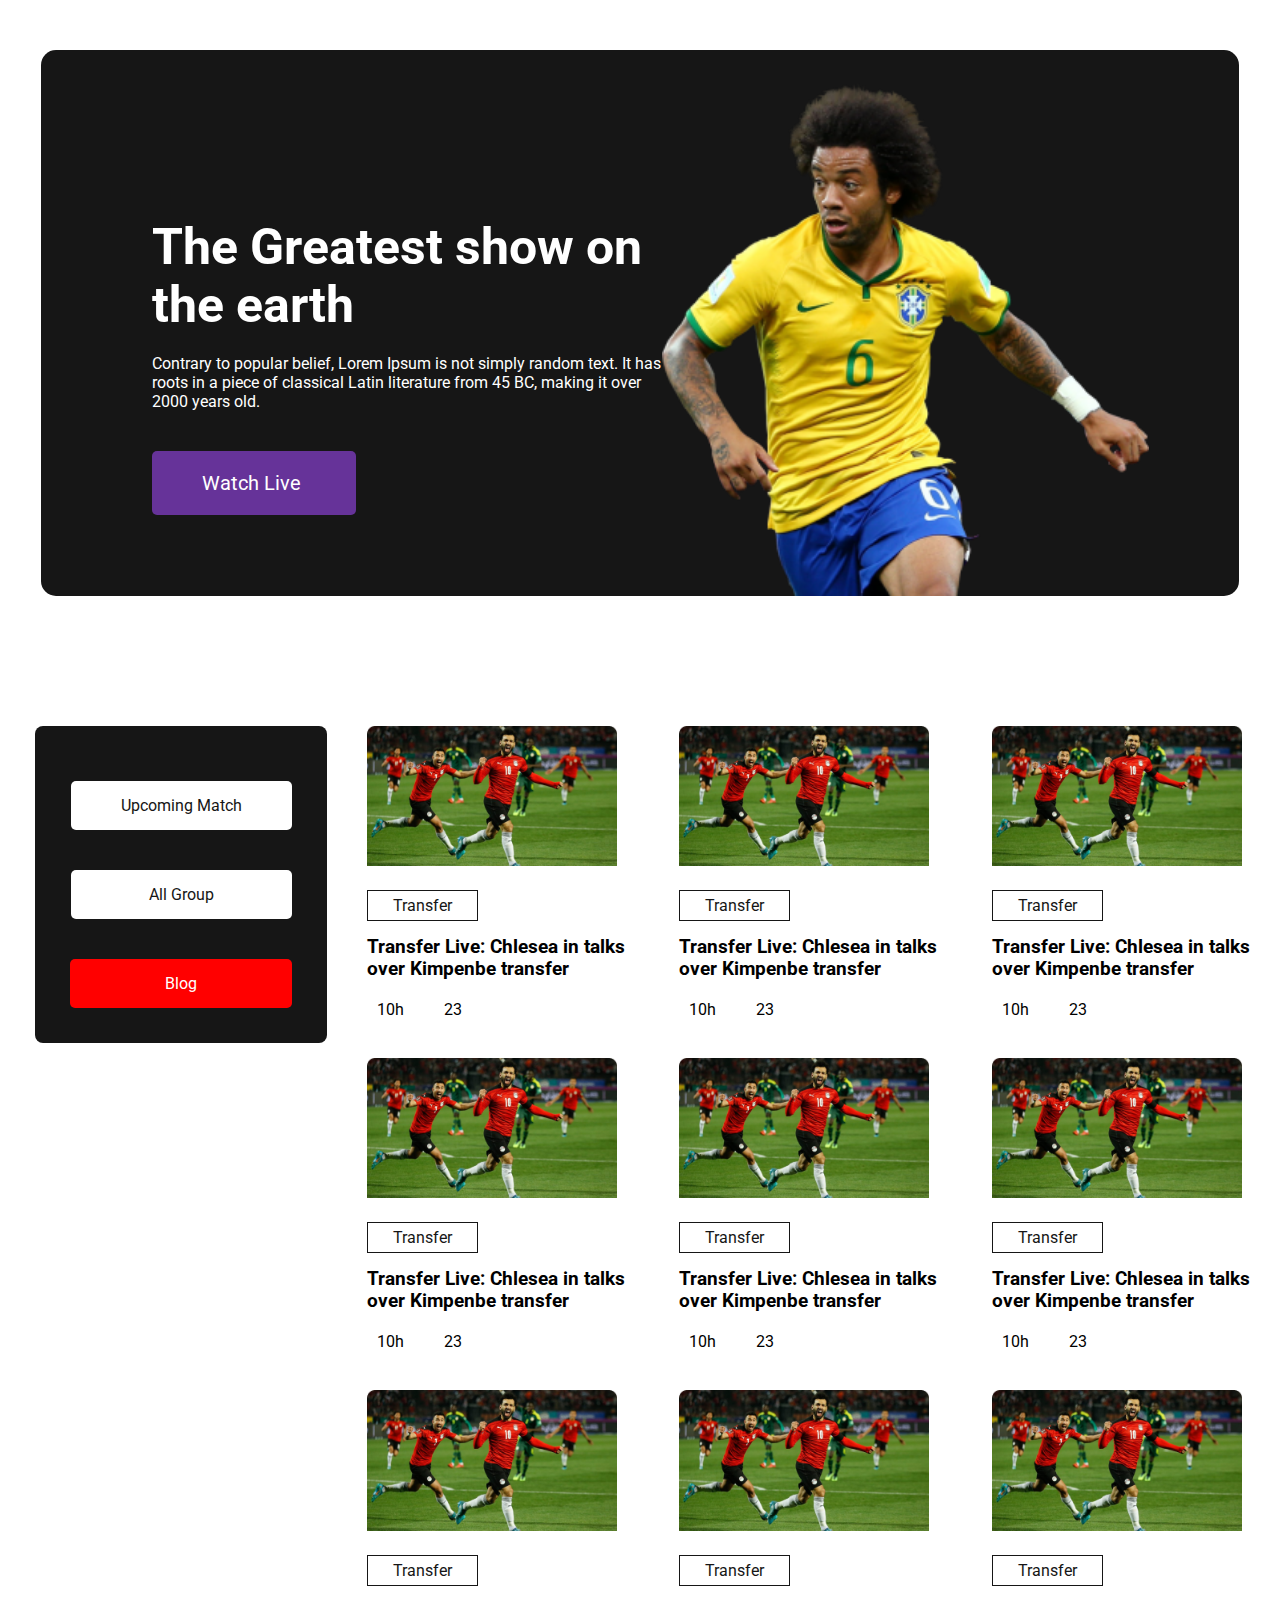
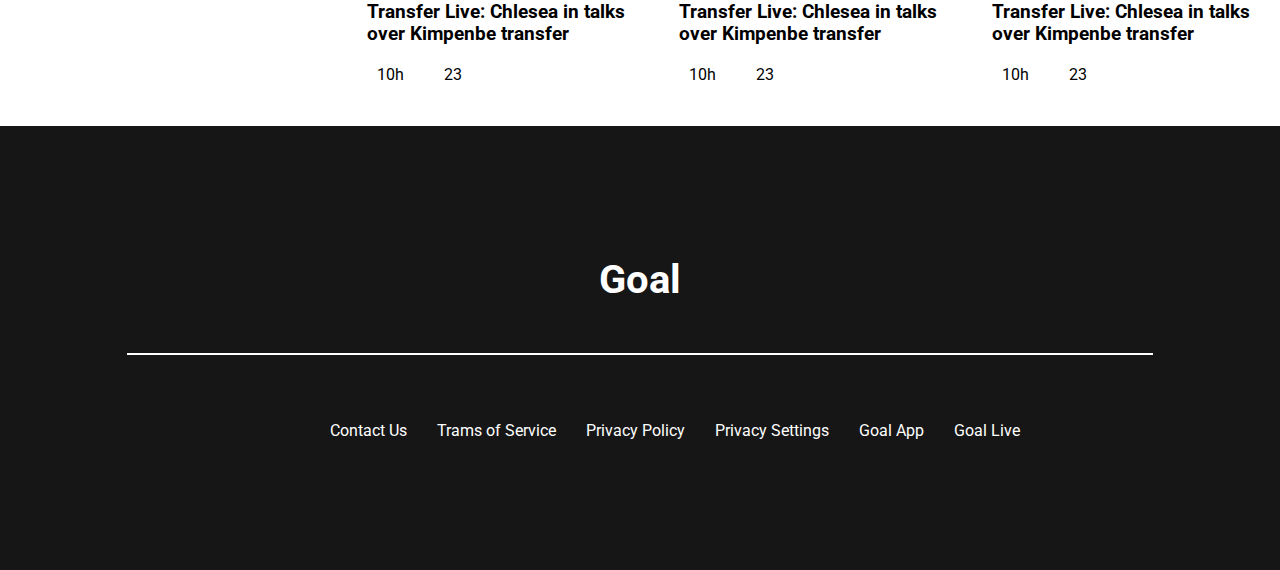
==== index.html @ 19563971 "adding mobile and tablet responsive website" ====
﻿<!DOCTYPE html>
<html lang="en">
<head>
	<meta charset="UTF-8">
	<meta http-equiv="X-UA-Compatible" content="IE=edge">
	<meta name="viewport" content="width=device-width, initial-scale=1.0">
	<title>World Cup</title>
	<!-- Font Awesome Link -->
	<link rel="stylesheet" href="https://cdnjs.cloudflare.com/ajax/libs/font-awesome/6.1.1/css/all.min.css" integrity="sha512-KfkfwYDsLkIlwQp6LFnl8zNdLGxu9YAA1QvwINks4PhcElQSvqcyVLLD9aMhXd13uQjoXtEKNosOWaZqXgel0g==" crossorigin="anonymous" referrerpolicy="no-referrer" />
	<!-- CSS Style Link -->
	<link rel="stylesheet" href="./css/style.css">
</head>
<body>
	<!-- Banner Section -->
	<main>
		<section class="banner-seciton">
			<div class="banner-info">
				<h1>The Greatest show on the earth</h1>
				<p>Contrary to popular belief, Lorem Ipsum is not simply  random text. It has roots in a piece of classical Latin literature from 45 BC, making it over 2000 years old.</p>
				<a href="#">Watch Live <i class="fa-regular fa-greater-than"></i></a>
			</div>
			<div class="banner-img">
				<img src="./assets/Banner Image.png" alt="#">
			</div>
		</section>
		<section class="blogs-container">
			<div class="nav-section">
				<div class="nav">
					<ul>
						<li><a id="btn-upcoming" href="./upcoming-match.html">Upcoming Match</a></li>
						<li><a id="btn-blog-group" href="#">All Group</a></li>
						<li><a id="blog-btn" href="./index.html">Blog</a></li>
					</ul>
				</div>
			</div>
			<div class="blogs-section">
				<div class="blog">
					<img src="./assets/Blog Image.png" alt="#">
					<a href="#">Transfer</a>
					<h3>Transfer Live: Chlesea in talks over Kimpenbe transfer</h3>
					<p><i class="fa-regular fa-clock"></i><span>10h</span><i class="fa-regular fa-message"></i><span>23</span></p>
				</div>
				<div class="blog">
					<img src="./assets/Blog Image.png" alt="#">
					<a href="#">Transfer</a>
					<h3>Transfer Live: Chlesea in talks over Kimpenbe transfer</h3>
					<p><i class="fa-regular fa-clock"></i><span>10h</span><i class="fa-regular fa-message"></i><span>23</span></p>
				</div>
				<div class="blog">
					<img src="./assets/Blog Image.png" alt="#">
					<a href="#">Transfer</a>
					<h3>Transfer Live: Chlesea in talks over Kimpenbe transfer</h3>
					<p><i class="fa-regular fa-clock"></i><span>10h</span><i class="fa-regular fa-message"></i><span>23</span></p>
				</div>
				<div class="blog">
					<img src="./assets/Blog Image.png" alt="#">
					<a href="#">Transfer</a>
					<h3>Transfer Live: Chlesea in talks over Kimpenbe transfer</h3>
					<p><i class="fa-regular fa-clock"></i><span>10h</span><i class="fa-regular fa-message"></i><span>23</span></p>
				</div>
				<div class="blog">
					<img src="./assets/Blog Image.png" alt="#">
					<a href="#">Transfer</a>
					<h3>Transfer Live: Chlesea in talks over Kimpenbe transfer</h3>
					<p><i class="fa-regular fa-clock"></i><span>10h</span><i class="fa-regular fa-message"></i><span>23</span></p>
				</div>
				<div class="blog">
					<img src="./assets/Blog Image.png" alt="#">
					<a href="#">Transfer</a>
					<h3>Transfer Live: Chlesea in talks over Kimpenbe transfer</h3>
					<p><i class="fa-regular fa-clock"></i><span>10h</span><i class="fa-regular fa-message"></i><span>23</span></p>
				</div>
				<div class="blog">
					<img src="./assets/Blog Image.png" alt="#">
					<a href="#">Transfer</a>
					<h3>Transfer Live: Chlesea in talks over Kimpenbe transfer</h3>
					<p><i class="fa-regular fa-clock"></i><span>10h</span><i class="fa-regular fa-message"></i><span>23</span></p>
				</div>
				<div class="blog">
					<img src="./assets/Blog Image.png" alt="#">
					<a href="#">Transfer</a>
					<h3>Transfer Live: Chlesea in talks over Kimpenbe transfer</h3>
					<p><i class="fa-regular fa-clock"></i><span>10h</span><i class="fa-regular fa-message"></i><span>23</span></p>
				</div>
				<div class="blog">
					<img src="./assets/Blog Image.png" alt="#">
					<a href="#">Transfer</a>
					<h3>Transfer Live: Chlesea in talks over Kimpenbe transfer</h3>
					<p><i class="fa-regular fa-clock"></i><span>10h</span><i class="fa-regular fa-message"></i><span>23</span></p>
				</div>
			</div>
		</section>
	</main>
	<footer>
		<h1>Goal</h1>
		<hr>
		<ul>
			<li><a href="#">Contact Us</a></li>
			<li><a href="#">Trams of Service</a></li>
			<li><a href="#">Privacy Policy</a></li>
			<li><a href="#">Privacy Settings</a></li>
			<li><a href="#">Goal App</a></li>
			<li><a href="#">Goal Live</a></li>
		</ul>
	</footer>
</body>
</html>
---- css/style.css ----
﻿/* Font Awesome Link */
@import url('https://fonts.googleapis.com/css2?family=Roboto:wght@400;500;700&display=swap');

body{
	margin: 0;
	padding: 0;
	font-family: 'Roboto', sans-serif;
}
main{
	display: flex;
	flex-direction: column;
	align-items: center;
}
.banner-seciton{
	background-color: #161616;
	width: 1020px;
	display: flex;
	align-items: center;
	padding-left: 111px;
	padding-top: 33px;
	padding-right: 67px;
	padding-bottom: 0;
	border-radius: 15px;
	margin-top: 50px;

}
.banner-info{
	width: 50%;
	color: #FFFFFF;
}
.banner-info h1{
	font-size: 50px;
	margin-bottom: 20px;
}
.banner-info p{
	font-size: 16px;
	margin-bottom: 60px;
}
.banner-info a{
	text-decoration: none;
	color: #FFFFFF;
	font-size: 20px;
	background-color: rebeccapurple;
	padding: 20px 50px;
	border-radius: 5px;
}
.banner-info i{
	margin-left: 5px;
}
.banner-img{
	width: 281px;
	height: 513px;
	display: flex;
}

/* Blog section */
.blogs-container{
	margin-top: 130px;
	display: flex;
	justify-content: center;
}
.nav-section{
	margin-right: 40px;
}
.nav{
	margin-left: 35px;
	background-color: #161616;
	border-radius: 8px;
}
.nav ul{
	display: flex;
	flex-direction: column;
	align-items: center;
	padding: 25px;
	margin: 0;
}
.nav ul li{
	list-style: none;
	margin-top: 20px;
	padding: 25px 10px;
}
.nav a{
	font-size: 16px;
	text-decoration: none;
	background-color: #FFFFFF;
	color: #161616;
	padding: 15px 50px;
	border-radius: 5px;
}

#btn-blog-group{
	padding: 15px 78px;
}
#blog-btn{
	padding: 15px 95px;
	background-color: red;
	color: #FFFFFF;
}
.blogs-section{
	display: grid;
	grid-template-columns: repeat(3, 1fr);
	grid-column-gap: 24px;
	grid-row-gap: 23px;
}
.blog img{
	width: 250px;
}
.blog a{
	margin-top: 20px;
	color: #161616;
	text-decoration: none;
	display: inline-block;
	border: 1px solid #161616;
	padding: 5px 25px;
}
.blog h3{
	margin-top: 15px;
}
.blog p{
	margin-top: 20px;
}
.blog p span{
	margin-left: 10px;
}
.fa-message{
	margin-left: 30px;
}
/* Footer Section style */
footer{
	background-color: #161616;
	height: 444px;
}
footer h1{
	font-size: 40px;
	padding-top: 130px;
	text-align: center;
	color: #FFFFFF;
}
hr{
	width: 80%;
	margin-top: 50px;
	border: 1px solid #FFFFFF;
}
footer ul{
	display: flex;
	justify-content: center;
}
footer ul li{
	list-style: none;
	margin-left: 30px;
	font-size: 16px;
	margin-top: 50px;
}
footer ul li a{
	text-decoration: none;
	color: #FFFFFF;
}
/* Media Query Section Style */
/* Tablet Device */
@media only screen and (min-width:688px) and (max-width:971px) {
	main{
		justify-content: center;
	}
	.banner-seciton{
		width: 100%;

	}
	.banner-info h1{
		font-size: 40px;
	}
	.banner-img img{
		width: 400px;
	}
	.blogs-section{
		grid-template-columns: repeat(2, 1fr);
	}
	footer ul{
		flex-wrap: wrap;
	}
}
/* Mobile Divices */
@media only screen and (max-width:687px) {
	.banner-seciton{
		text-align: center;
		width: 100%;
		height: 100vh;
		display: block;
		padding: 0;
	}
	.banner-info{
		width: 100%;
	}
	.banner-info h1{
		font-size: 40px;
	}
	.banner-img img{
		width: 100%;
		height: 100%;
		margin-top: 40px;
		margin-left: 70px;
	}
	.blogs-container{
		display: block;
		width: 100%;
	}
	.blogs-section{
		width: 100%;
		grid-template-columns: repeat(1, 1fr);
	}
	.nav{
		margin-left: 20px;
		padding: auto 20px;
		margin-bottom: 30px;
	}
	.nav ul{
		padding: 30px 0;
	}
	.nav ul li{
		padding: 15px 0;
	}
	.nav a{
		padding: 15px 30px;
	}
	#btn-blog-group{
		padding: 15px 58px;
	}
	#blog-btn{
		padding: 15px 75px;
	}
	.blog img{
		display: block;
	}
	footer{
		height: auto;
	}
	footer ul{
		display: block;
		padding-bottom: 30px;
		text-align: center;
		padding-left: 0;
	}
	footer ul li{
		margin-left: 0;
	}
}
/* @media only screen and (max-width:688px) */
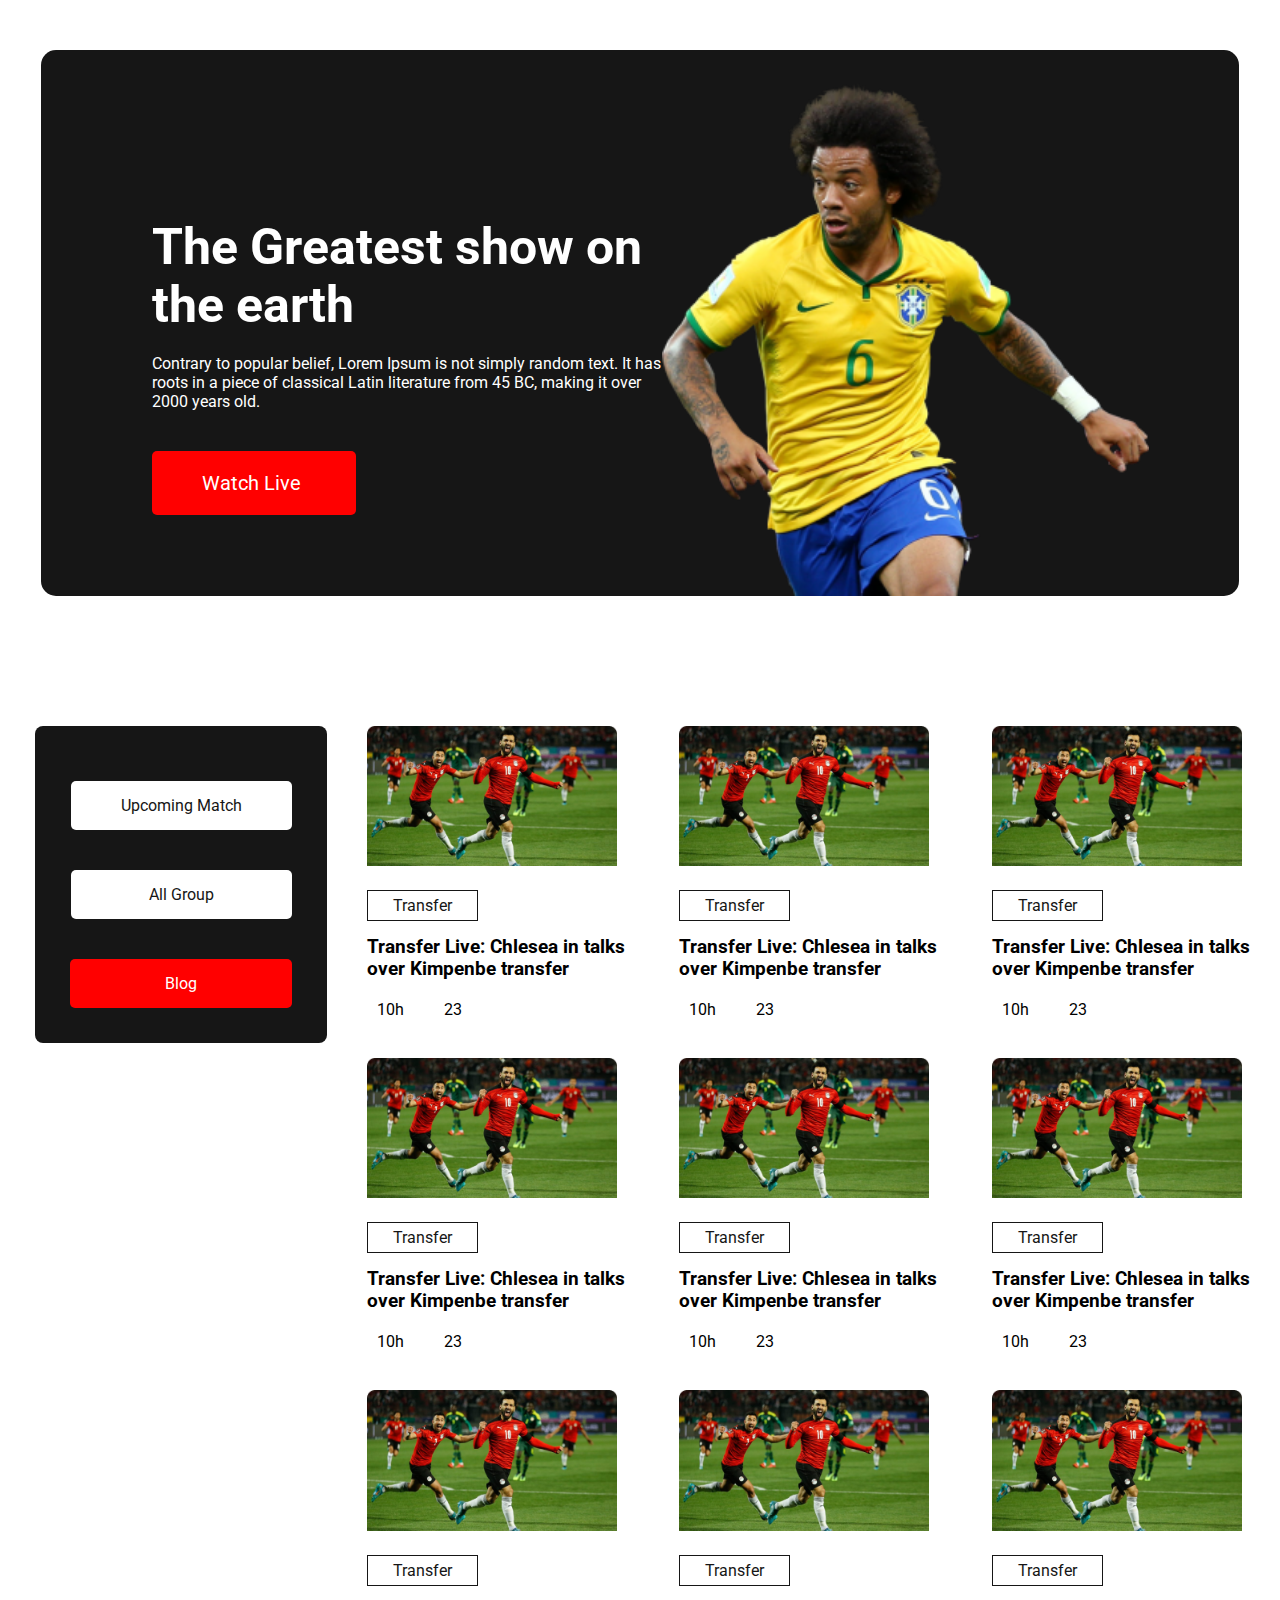
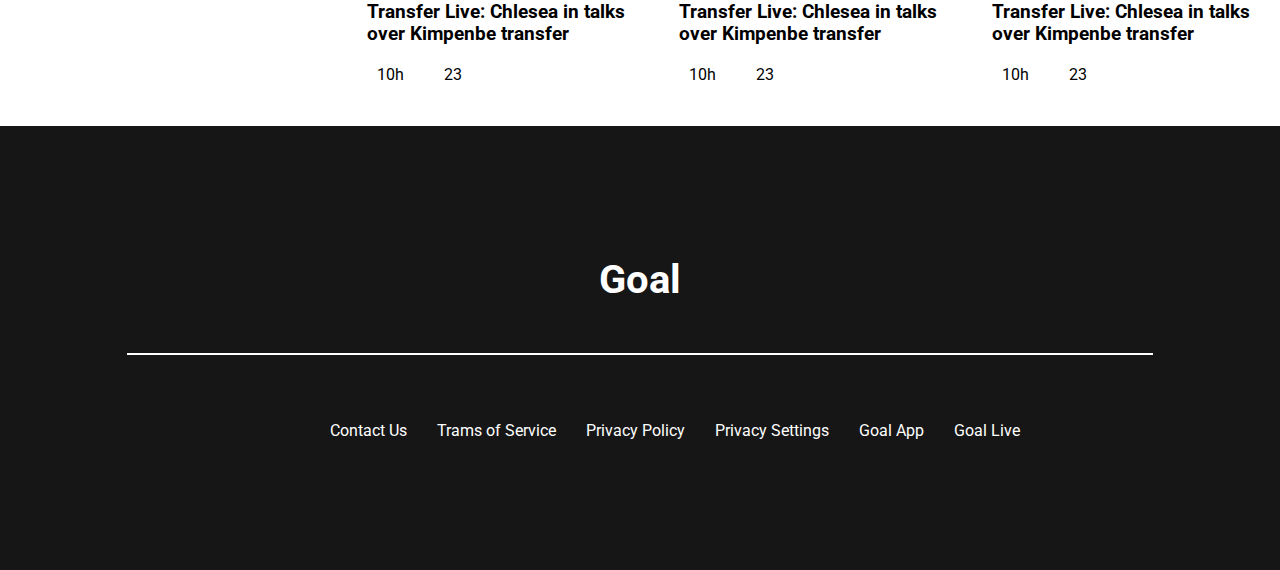
==== commit a6266032: "complete full website with responsive" ====
--- a/index.html
+++ b/index.html
@@ -11,8 +11,8 @@
 	<link rel="stylesheet" href="./css/style.css">
 </head>
 <body>
-	<!-- Banner Section -->
 	<main>
+		<!-- Banner Section Start -->
 		<section class="banner-seciton">
 			<div class="banner-info">
 				<h1>The Greatest show on the earth</h1>
@@ -23,6 +23,8 @@
 				<img src="./assets/Banner Image.png" alt="#">
 			</div>
 		</section>
+		<!-- Banner Section End -->
+		<!-- Blogs And Nav Section Start -->
 		<section class="blogs-container">
 			<div class="nav-section">
 				<div class="nav">
@@ -70,19 +72,19 @@
 					<h3>Transfer Live: Chlesea in talks over Kimpenbe transfer</h3>
 					<p><i class="fa-regular fa-clock"></i><span>10h</span><i class="fa-regular fa-message"></i><span>23</span></p>
 				</div>
-				<div class="blog">
+				<div class="blog hide-content">
 					<img src="./assets/Blog Image.png" alt="#">
 					<a href="#">Transfer</a>
 					<h3>Transfer Live: Chlesea in talks over Kimpenbe transfer</h3>
 					<p><i class="fa-regular fa-clock"></i><span>10h</span><i class="fa-regular fa-message"></i><span>23</span></p>
 				</div>
-				<div class="blog">
+				<div class="blog hide-content">
 					<img src="./assets/Blog Image.png" alt="#">
 					<a href="#">Transfer</a>
 					<h3>Transfer Live: Chlesea in talks over Kimpenbe transfer</h3>
 					<p><i class="fa-regular fa-clock"></i><span>10h</span><i class="fa-regular fa-message"></i><span>23</span></p>
 				</div>
-				<div class="blog">
+				<div class="blog hide-content">
 					<img src="./assets/Blog Image.png" alt="#">
 					<a href="#">Transfer</a>
 					<h3>Transfer Live: Chlesea in talks over Kimpenbe transfer</h3>
@@ -90,11 +92,14 @@
 				</div>
 			</div>
 		</section>
+		<a class="show-btn" href="./index.html">View All</a>
+		<!-- Blogs And Nav Section End -->
 	</main>
+	<!-- Footer Section Start -->
 	<footer>
 		<h1>Goal</h1>
 		<hr>
-		<ul>
+		<ul class="footer-nav">
 			<li><a href="#">Contact Us</a></li>
 			<li><a href="#">Trams of Service</a></li>
 			<li><a href="#">Privacy Policy</a></li>
@@ -102,6 +107,14 @@
 			<li><a href="#">Goal App</a></li>
 			<li><a href="#">Goal Live</a></li>
 		</ul>
+		<div class="social-icon">
+			<ul>
+				<li><i class="fa-brands fa-facebook"></i></li>
+				<li><i class="fa-brands fa-instagram"></i></li>
+				<li><i class="fa-brands fa-linkedin"></i></li>
+			</ul>
+		</div>
 	</footer>
+	<!-- Footer Section End -->
 </body>
 </html>--- a/css/style.css
+++ b/css/style.css
@@ -1,6 +1,7 @@
 ﻿/* Font Awesome Link */
 @import url('https://fonts.googleapis.com/css2?family=Roboto:wght@400;500;700&display=swap');
 
+/* Common CSS Style */
 body{
 	margin: 0;
 	padding: 0;
@@ -11,6 +12,8 @@
 	flex-direction: column;
 	align-items: center;
 }
+
+/* Banner Section CSS Style Start */
 .banner-seciton{
 	background-color: #161616;
 	width: 1020px;
@@ -40,7 +43,7 @@
 	text-decoration: none;
 	color: #FFFFFF;
 	font-size: 20px;
-	background-color: rebeccapurple;
+	background-color: red;
 	padding: 20px 50px;
 	border-radius: 5px;
 }
@@ -52,8 +55,16 @@
 	height: 513px;
 	display: flex;
 }
-
-/* Blog section */
+.banner-img img:hover{
+	animation: fadeIn 5s;
+}
+@keyframes fadeIn {
+	0% { opacity: 0; }
+	100% { opacity: 1; }
+  }
+/* Banner Section CSS Style End */
+
+/* Blog Section CSS Style Start */
 .blogs-container{
 	margin-top: 130px;
 	display: flex;
@@ -125,7 +136,12 @@
 .fa-message{
 	margin-left: 30px;
 }
-/* Footer Section style */
+.show-btn{
+	display: none;
+}
+/* Blog Section CSS Style End */
+
+/* Footer Section CSS Style Start */
 footer{
 	background-color: #161616;
 	height: 444px;
@@ -155,15 +171,20 @@
 	text-decoration: none;
 	color: #FFFFFF;
 }
-/* Media Query Section Style */
+.social-icon ul li i{
+	font-size: 30px;
+	color: #FFFFFF;
+}
+/* Footer Section CSS Style End */
+
+/* Media Query  Section Style */
 /* Tablet Device */
 @media only screen and (min-width:688px) and (max-width:971px) {
 	main{
 		justify-content: center;
 	}
 	.banner-seciton{
-		width: 100%;
-
+		width: auto;
 	}
 	.banner-info h1{
 		font-size: 40px;
@@ -171,14 +192,59 @@
 	.banner-img img{
 		width: 400px;
 	}
+	.blogs-container{
+		flex-direction: column;
+		margin-top: 0;
+	}
+	#blog-btn{
+		border: none;
+	}
 	.blogs-section{
 		grid-template-columns: repeat(2, 1fr);
 	}
+	.blog img{
+		width: 100%;
+		transition: width 2s, height 4s;
+	}
+	.blog a{
+		display: block;
+		width: 100px;
+	}
+	.hide-content{
+		display: none;
+	}
+	.show-btn{
+		display: block;
+		text-align: center;
+		text-decoration: none;
+		background-color: red;
+		color: #FFFFFF;
+		padding: 15px 25px;
+		border-radius: 5px;
+		margin-top: 30px;
+	}
+	.nav-section{
+		display: flex;
+		flex-direction: column;
+	}
+	.nav{
+		background-color: #FFFFFF;
+		margin-bottom: 30px;
+	}
+	.nav ul{
+		flex-direction: row;
+	}
+	.nav a{
+		border: 1px solid gray;
+	}
+	footer{
+		width: 100vw;
+	}
 	footer ul{
 		flex-wrap: wrap;
 	}
 }
-/* Mobile Divices */
+/* Mobile Device */
 @media only screen and (max-width:687px) {
 	.banner-seciton{
 		text-align: center;
@@ -198,19 +264,24 @@
 		height: 100%;
 		margin-top: 40px;
 		margin-left: 70px;
+		transition: width 2s, height 4s;
 	}
 	.blogs-container{
 		display: block;
 		width: 100%;
+		margin-top: 0;
 	}
 	.blogs-section{
 		width: 100%;
 		grid-template-columns: repeat(1, 1fr);
+		margin-bottom: 0;
 	}
 	.nav{
+		margin-top: 0;
 		margin-left: 20px;
 		padding: auto 20px;
 		margin-bottom: 30px;
+		background-color: #FFFFFF;
 	}
 	.nav ul{
 		padding: 30px 0;
@@ -220,6 +291,7 @@
 	}
 	.nav a{
 		padding: 15px 30px;
+		border: 1px solid gray;
 	}
 	#btn-blog-group{
 		padding: 15px 58px;
@@ -229,11 +301,18 @@
 	}
 	.blog img{
 		display: block;
+		width: 100%;
+	}
+	.show-btn{
+		display: none;
 	}
 	footer{
 		height: auto;
 	}
-	footer ul{
+	footer h1{
+		padding-top: 80px;
+	}
+	.footer-nav{
 		display: block;
 		padding-bottom: 30px;
 		text-align: center;
@@ -242,5 +321,13 @@
 	footer ul li{
 		margin-left: 0;
 	}
-}
-/* @media only screen and (max-width:688px) */+	.social-icon ul{
+		margin-top: 10px;
+		display: flex;
+		justify-content: space-around;
+	}
+	.social-icon ul li{
+		margin-top: 10px;
+		margin-bottom: 30px;
+	}
+}